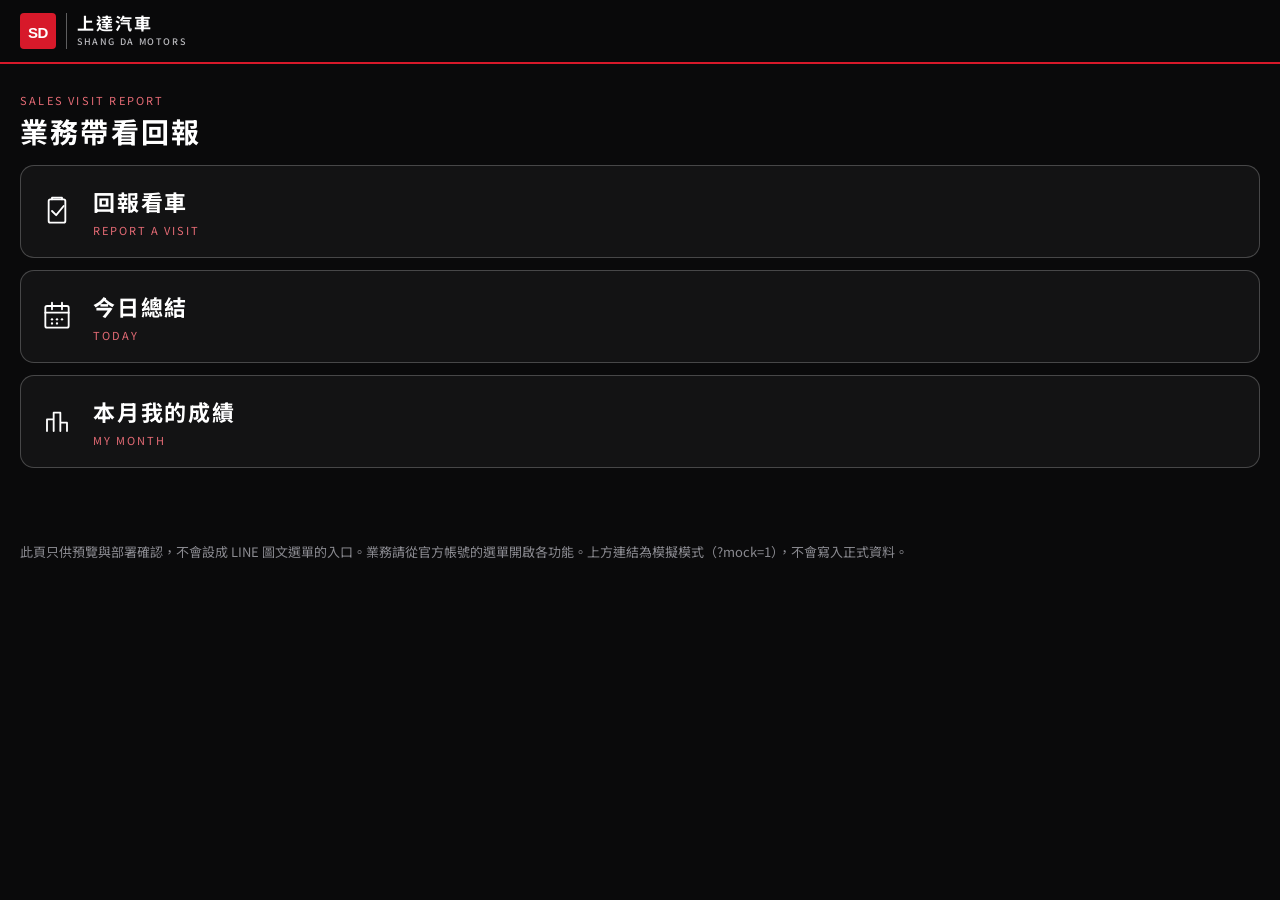
==== index.html @ f28d79cb "Add files via upload" ====
<!DOCTYPE html>
<html lang="zh-Hant">
<head>
  <meta charset="utf-8">
  <meta name="viewport" content="width=device-width, initial-scale=1, viewport-fit=cover">
  <meta name="theme-color" content="#0A0A0B">
  <link rel="icon" href="data:image/svg+xml,%3Csvg xmlns='http://www.w3.org/2000/svg' viewBox='0 0 36 36'%3E%3Crect width='36' height='36' rx='4' fill='%23d7192a'/%3E%3Ctext x='18' y='24' text-anchor='middle' fill='%23fff' font-size='14' font-weight='800' font-family='Arial'%3ESD%3C/text%3E%3C/svg%3E">
  <title>SD上達_業務系統</title>
  <link rel="preconnect" href="https://fonts.googleapis.com">
  <link rel="preconnect" href="https://fonts.gstatic.com" crossorigin>
  <link href="https://fonts.googleapis.com/css2?family=Noto+Sans+TC:wght@400;500;600;700&display=swap" rel="stylesheet">
  <link rel="stylesheet" href="./css/app.css">
</head>
<body>
  <header class="topbar">
    <div class="topbar-inner">
      <div class="brand">
        <span class="brand-mark" aria-hidden="true">
          <svg viewBox="0 0 36 36" width="36" height="36"><rect width="36" height="36" rx="4" fill="#d7192a"/><text x="18" y="24.5" text-anchor="middle" fill="#fff" font-size="15" font-weight="800" font-family="Arial,sans-serif" letter-spacing="-0.5">SD</text></svg>
        </span>
        <div class="brand-text">
          <div class="brand-name">上達汽車</div>
          <div class="brand-en">Shang Da Motors</div>
        </div>
      </div>
    </div>
    <div class="rule"></div>
  </header>
  <div class="landing-hero">
    <p class="landing-kicker">Sales visit report</p>
    <h1 class="page-title">業務帶看回報</h1>
  </div>
  <div class="wrap">
    <a class="entry" href="./report/?mock=1">
      <span class="ico" aria-hidden="true">
        <svg viewBox="0 0 48 48" fill="none" stroke="currentColor" stroke-width="2.2" stroke-linecap="round" stroke-linejoin="round"><rect x="14" y="10" width="20" height="28" rx="2"/><path d="M18 10V8h12v2"/><path d="M18 24l5 5 9-11"/></svg>
      </span>
      <div>
        <h2>回報看車</h2>
        <p>Report a visit</p>
      </div>
    </a>
    <a class="entry" href="./today/?mock=1">
      <span class="ico" aria-hidden="true">
        <svg viewBox="0 0 48 48" fill="none" stroke="currentColor" stroke-width="2.2" stroke-linecap="round" stroke-linejoin="round"><rect x="10" y="12" width="28" height="26" rx="2"/><path d="M10 20h28M18 8v8M30 8v8"/><circle cx="18" cy="28" r="1.4" fill="currentColor" stroke="none"/><circle cx="24" cy="28" r="1.4" fill="currentColor" stroke="none"/><circle cx="30" cy="28" r="1.4" fill="currentColor" stroke="none"/><circle cx="18" cy="33" r="1.4" fill="currentColor" stroke="none"/><circle cx="24" cy="33" r="1.4" fill="currentColor" stroke="none"/></svg>
      </span>
      <div>
        <h2>今日總結</h2>
        <p>Today</p>
      </div>
    </a>
    <a class="entry" href="./month/?mock=1">
      <span class="ico" aria-hidden="true">
        <svg viewBox="0 0 48 48" fill="none" stroke="currentColor" stroke-width="2.2" stroke-linecap="round" stroke-linejoin="round"><path d="M12 36V22h8v14M20 36V14h8v22M28 36V26h8v10"/></svg>
      </span>
      <div>
        <h2>本月我的成績</h2>
        <p>My month</p>
      </div>
    </a>
  </div>
  <p class="footnote">此頁只供預覽與部署確認，不會設成 LINE 圖文選單的入口。業務請從官方帳號的選單開啟各功能。上方連結為模擬模式（?mock=1），不會寫入正式資料。</p>
</body>
</html>
---- css/app.css ----
/* SD上達_業務系統｜LIFF 共用樣式 */

:root {
  --bg: #0a0a0b;
  --bg-2: #111113;
  --card: rgba(18, 18, 20, 0.96);
  --card-2: rgba(255, 255, 255, 0.04);
  --border: rgba(255, 255, 255, 0.22);
  --border-soft: rgba(255, 255, 255, 0.12);
  --text: #ffffff;
  --muted: #b8b8bc;
  --dim: #8a8a90;
  --accent: #d7192a;
  --accent-2: #e02032;
  --accent-soft: #e56b75;
  --ok: #3ddc97;
  --warn: #f5c15a;
  --danger: #ff6b6b;
  --header-h: 62px;
  --pad: 20px;
  --radius: 14px;
  --radius-sm: 8px;
  --tap: 44px;
  --font: "Noto Sans TC", "Noto Sans CJK TC", "PingFang TC", "Microsoft JhengHei", "Heiti TC", sans-serif;
}

*, *::before, *::after { box-sizing: border-box; }
html, body {
  margin: 0;
  padding: 0;
  background: var(--bg);
  color: var(--text);
  font-family: var(--font);
  font-size: 16px;
  line-height: 1.55;
  -webkit-text-size-adjust: 100%;
  min-height: 100%;
}
body { padding-bottom: env(safe-area-inset-bottom, 0); }
button, input, select, textarea { font-family: inherit; font-size: 16px; }
button { cursor: pointer; }
a { color: inherit; }
img, svg { display: block; }

#app { min-height: 100dvh; }

/* ===== Header ===== */
.topbar {
  position: sticky;
  top: 0;
  z-index: 40;
  background: rgba(10, 10, 11, 0.94);
  backdrop-filter: blur(12px);
  -webkit-backdrop-filter: blur(12px);
}
.topbar-inner {
  display: flex;
  align-items: center;
  justify-content: space-between;
  gap: 12px;
  padding: calc(10px + env(safe-area-inset-top, 0px)) var(--pad) 10px;
  min-height: var(--header-h);
}
.brand {
  display: flex;
  align-items: center;
  gap: 10px;
  min-width: 0;
}
.brand-mark {
  flex: 0 0 auto;
  width: 36px;
  height: 36px;
}
.brand-text { min-width: 0; }
.brand-name {
  font-size: 17px;
  font-weight: 700;
  letter-spacing: 0.12em;
  line-height: 1.15;
  white-space: nowrap;
}
.brand-en {
  margin-top: 2px;
  font-size: 9px;
  font-weight: 500;
  letter-spacing: 0.18em;
  color: var(--muted);
  text-transform: uppercase;
  white-space: nowrap;
}
.who {
  text-align: right;
  min-width: 0;
}
.who-name {
  font-size: 14px;
  font-weight: 600;
  white-space: nowrap;
  overflow: hidden;
  text-overflow: ellipsis;
  max-width: 42vw;
}
.who-role {
  margin-top: 1px;
  font-size: 11px;
  letter-spacing: 0.08em;
  color: var(--accent-soft);
}
.rule {
  height: 2px;
  background: var(--accent);
  width: 100%;
}

/* ===== Page title ===== */
.page-head {
  padding: 22px var(--pad) 8px;
  display: flex;
  align-items: flex-start;
  gap: 14px;
}
.page-head .ico {
  width: 40px;
  height: 40px;
  flex: 0 0 auto;
  margin-top: 2px;
  color: #fff;
}
.page-title {
  margin: 0;
  font-size: 28px;
  font-weight: 700;
  letter-spacing: 0.08em;
  line-height: 1.2;
}
.page-sub {
  margin: 6px 0 0;
  font-size: 11px;
  font-weight: 500;
  letter-spacing: 0.2em;
  color: var(--accent-soft);
  text-transform: uppercase;
}

.wrap { padding: 8px var(--pad) 40px; }

/* ===== Screens: boot / error / bind ===== */
.screen {
  min-height: 100dvh;
  display: flex;
  flex-direction: column;
  align-items: center;
  justify-content: center;
  padding: 40px 24px;
  text-align: center;
}
.screen .brand { margin-bottom: 28px; }
.spinner {
  width: 28px;
  height: 28px;
  border: 2px solid rgba(255,255,255,0.2);
  border-top-color: var(--accent);
  border-radius: 50%;
  animation: spin 0.8s linear infinite;
  margin: 0 auto 16px;
}
@keyframes spin { to { transform: rotate(360deg); } }
.screen h1 { font-size: 22px; letter-spacing: 0.08em; margin: 0 0 8px; }
.screen p { color: var(--muted); margin: 0 0 24px; max-width: 320px; }
.screen-ico { width: 48px; height: 48px; margin: 0 auto 16px; color: var(--accent-soft); }

/* ===== Buttons ===== */
.btn {
  display: inline-flex;
  align-items: center;
  justify-content: center;
  gap: 8px;
  min-height: var(--tap);
  padding: 0 18px;
  border-radius: var(--radius-sm);
  border: 1px solid var(--border);
  background: transparent;
  color: var(--text);
  font-weight: 600;
  letter-spacing: 0.06em;
  text-decoration: none;
  transition: background 0.15s, border-color 0.15s, opacity 0.15s;
  -webkit-tap-highlight-color: transparent;
}
.btn:active { opacity: 0.85; }
.btn[disabled] { opacity: 0.45; pointer-events: none; }
.btn-primary {
  background: var(--accent);
  border-color: var(--accent);
  color: #fff;
}
.btn-primary:active { background: var(--accent-2); }
.btn-ghost {
  background: transparent;
  border-color: var(--border);
}
.btn-block { width: 100%; }
.btn-row { display: flex; gap: 10px; }
.btn-row .btn { flex: 1; }

/* ===== Form ===== */
.card {
  background: var(--card-2);
  border: 1px solid var(--border);
  border-radius: var(--radius);
  padding: 16px;
}
.card + .card { margin-top: 14px; }

.section-title {
  display: flex;
  align-items: baseline;
  justify-content: space-between;
  gap: 8px;
  margin: 22px 0 10px;
  font-size: 16px;
  font-weight: 700;
  letter-spacing: 0.08em;
}
.section-title .count { color: var(--accent-soft); font-weight: 600; font-size: 13px; letter-spacing: 0; }

.field { margin: 0 0 16px; }
.field:last-child { margin-bottom: 0; }
.label {
  display: block;
  margin: 0 0 8px;
  font-size: 14px;
  font-weight: 600;
  letter-spacing: 0.06em;
  color: #eee;
}
.label .req { color: var(--accent-soft); margin-left: 2px; }
.hint { margin: 6px 0 0; font-size: 13px; color: var(--dim); }

.input, .textarea, .select {
  width: 100%;
  min-height: var(--tap);
  padding: 10px 12px;
  color: var(--text);
  background: #161618;
  border: 1px solid var(--border);
  border-radius: var(--radius-sm);
  outline: none;
  appearance: none;
  -webkit-appearance: none;
  color-scheme: dark;
}
.input:focus, .textarea:focus, .select:focus {
  border-color: rgba(215, 25, 42, 0.85);
  box-shadow: 0 0 0 2px rgba(215, 25, 42, 0.25);
}
.textarea { min-height: 96px; resize: vertical; line-height: 1.6; }
.select {
  background-image: url("data:image/svg+xml;utf8,<svg xmlns='http://www.w3.org/2000/svg' width='12' height='8' viewBox='0 0 12 8'><path fill='white' d='M1.2 1.2 6 6l4.8-4.8' stroke='white' stroke-width='1.4' fill='none'/></svg>");
  background-repeat: no-repeat;
  background-position: right 12px center;
  padding-right: 32px;
}

.chips {
  display: flex;
  flex-wrap: wrap;
  gap: 8px;
}
.chip {
  display: inline-flex;
  align-items: center;
  justify-content: center;
  min-height: var(--tap);
  padding: 0 14px;
  border: 1px solid var(--border);
  border-radius: var(--radius-sm);
  background: rgba(255,255,255,0.03);
  color: var(--text);
  font-weight: 500;
  letter-spacing: 0.04em;
  -webkit-tap-highlight-color: transparent;
}
.chip.is-on {
  background: var(--accent);
  border-color: var(--accent);
  color: #fff;
  font-weight: 700;
}

.seg {
  display: flex;
  border: 1px solid var(--border);
  border-radius: var(--radius-sm);
  overflow: hidden;
}
.seg-item {
  flex: 1;
  min-height: var(--tap);
  border: 0;
  border-right: 1px solid var(--border);
  background: rgba(255,255,255,0.03);
  color: var(--text);
  font-weight: 600;
  letter-spacing: 0.08em;
}
.seg-item:last-child { border-right: 0; }
.seg-item.is-on {
  background: var(--accent);
  color: #fff;
}

/* ===== Tabs / toggle ===== */
.tabs {
  display: flex;
  padding: 4px;
  background: #161618;
  border: 1px solid var(--border);
  border-radius: 10px;
  margin: 12px 0 16px;
}
.tab {
  flex: 1;
  min-height: 40px;
  border: 0;
  background: transparent;
  color: var(--muted);
  font-weight: 600;
  letter-spacing: 0.08em;
  border-radius: 8px;
}
.tab.is-on {
  background: var(--accent);
  color: #fff;
}

/* ===== Visit cards / lists ===== */
.visit {
  display: block;
  width: 100%;
  text-align: left;
  background: var(--card-2);
  border: 1px solid var(--border);
  border-radius: var(--radius);
  padding: 14px;
  color: inherit;
  margin: 0 0 10px;
}
.visit-top {
  display: flex;
  align-items: flex-start;
  justify-content: space-between;
  gap: 8px;
}
.visit-id {
  font-size: 12px;
  letter-spacing: 0.04em;
  color: var(--dim);
  font-variant-numeric: tabular-nums;
}
.visit-name {
  font-size: 17px;
  font-weight: 700;
  letter-spacing: 0.04em;
  margin: 2px 0 0;
}
.visit-meta {
  margin-top: 6px;
  color: var(--muted);
  font-size: 14px;
}
.visit-tags { display: flex; flex-wrap: wrap; gap: 6px; margin-top: 10px; align-items: center; }
.badge {
  display: inline-flex;
  align-items: center;
  min-height: 26px;
  padding: 0 8px;
  border-radius: 4px;
  border: 1px solid var(--border);
  font-size: 12px;
  font-weight: 600;
  letter-spacing: 0.04em;
  color: #fff;
}
.badge-result-成交 { background: var(--accent); border-color: var(--accent); }
.badge-result-下訂 { border-color: var(--accent-soft); color: #fff; }
.badge-result-再約 { border-color: var(--warn); color: var(--warn); }
.badge-result-考慮中 { color: var(--muted); }
.badge-result-未成交 { color: var(--dim); }
.badge-heat-A { background: var(--accent); border-color: var(--accent); }
.badge-heat-B { border-color: #fff; }
.badge-heat-C { color: var(--dim); }
.edit-btn {
  flex: 0 0 auto;
  min-height: 36px;
  min-width: 52px;
  padding: 0 10px;
  border: 1px solid var(--border);
  background: transparent;
  color: #fff;
  border-radius: 6px;
  font-size: 13px;
  font-weight: 600;
}

.empty {
  border: 1px dashed var(--border);
  border-radius: var(--radius);
  padding: 22px 16px;
  text-align: center;
  color: var(--dim);
}

/* ===== Stats ===== */
.stats-3 {
  display: grid;
  grid-template-columns: 1fr 1fr 1fr;
  gap: 8px;
}
.stat {
  background: var(--card-2);
  border: 1px solid var(--border);
  border-radius: var(--radius);
  padding: 14px 8px 12px;
  text-align: center;
}
.stat-label {
  font-size: 12px;
  letter-spacing: 0.1em;
  color: var(--muted);
  font-weight: 600;
}
.stat-num {
  margin-top: 4px;
  font-size: 32px;
  font-weight: 700;
  letter-spacing: 0.02em;
  line-height: 1.1;
  font-variant-numeric: tabular-nums;
}
.stat-vs {
  margin-top: 4px;
  font-size: 12px;
  color: var(--dim);
}
.stat-vs.up { color: var(--ok); }
.stat-vs.down { color: var(--accent-soft); }

.rates {
  display: grid;
  grid-template-columns: 1fr 1fr;
  gap: 8px;
  margin-top: 8px;
}
.rate {
  background: var(--card-2);
  border: 1px solid var(--border);
  border-radius: var(--radius);
  padding: 14px;
}
.rate-label { font-size: 12px; letter-spacing: 0.1em; color: var(--muted); font-weight: 600; }
.rate-num { font-size: 24px; font-weight: 700; margin-top: 2px; font-variant-numeric: tabular-nums; }

.bar-row { display: flex; align-items: center; gap: 10px; margin: 8px 0; }
.bar-lab {
  flex: 0 0 72px;
  font-size: 13px;
  color: var(--muted);
  overflow: hidden;
  text-overflow: ellipsis;
  white-space: nowrap;
}
.bar-track {
  flex: 1;
  height: 8px;
  background: rgba(255,255,255,0.08);
  border-radius: 99px;
  overflow: hidden;
}
.bar-fill {
  height: 100%;
  background: var(--accent);
  border-radius: 99px;
  width: 0;
}
.bar-n {
  flex: 0 0 28px;
  text-align: right;
  font-variant-numeric: tabular-nums;
  font-size: 13px;
  color: var(--muted);
}

.goal { margin-top: 4px; }
.goal-top {
  display: flex;
  justify-content: space-between;
  gap: 8px;
  font-size: 13px;
  margin-bottom: 6px;
}
.goal-top .dim { color: var(--dim); }
.goal-track {
  height: 10px;
  background: rgba(255,255,255,0.08);
  border-radius: 99px;
  overflow: hidden;
  border: 1px solid var(--border-soft);
}
.goal-fill { height: 100%; background: var(--accent); border-radius: 99px; }

.month-nav {
  display: flex;
  align-items: center;
  justify-content: space-between;
  gap: 8px;
  margin: 4px 0 16px;
}
.month-nav .label {
  margin: 0;
  font-size: 18px;
  font-weight: 700;
  letter-spacing: 0.08em;
  text-align: center;
  flex: 1;
}
.icon-btn {
  width: var(--tap);
  height: var(--tap);
  display: inline-flex;
  align-items: center;
  justify-content: center;
  border: 1px solid var(--border);
  background: transparent;
  color: #fff;
  border-radius: 8px;
  padding: 0;
}
.icon-btn[disabled] { opacity: 0.3; }

/* ===== Staff table ===== */
.staff-row {
  display: grid;
  grid-template-columns: 1fr 36px 36px 36px 52px 16px;
  gap: 4px;
  align-items: center;
  width: 100%;
  text-align: left;
  padding: 12px 10px;
  min-height: var(--tap);
  border: 0;
  border-bottom: 1px solid var(--border-soft);
  background: transparent;
  color: inherit;
}
.staff-row:last-child { border-bottom: 0; }
.staff-head {
  font-size: 11px;
  letter-spacing: 0.08em;
  color: var(--dim);
  font-weight: 600;
  pointer-events: none;
  min-height: 32px;
  padding-top: 6px;
  padding-bottom: 6px;
}
.staff-row .n { text-align: right; font-variant-numeric: tabular-nums; }
.staff-row .name { font-weight: 700; overflow: hidden; text-overflow: ellipsis; white-space: nowrap; }
.chev { color: var(--dim); text-align: right; }

.note-card { margin-bottom: 10px; }
.note-who { font-weight: 700; }
.note-time { font-size: 12px; color: var(--dim); float: right; }
.note-text { margin-top: 6px; color: var(--muted); white-space: pre-wrap; }

.unreported { display: flex; flex-wrap: wrap; gap: 8px; }
.pill {
  border: 1px solid var(--border);
  border-radius: 99px;
  padding: 8px 12px;
  min-height: 36px;
  font-size: 14px;
}

.banner {
  display: flex;
  align-items: flex-start;
  gap: 10px;
  padding: 12px 14px;
  border-radius: var(--radius-sm);
  border: 1px solid var(--border);
  background: rgba(215, 25, 42, 0.12);
  margin: 0 0 14px;
  color: #fff;
}
.banner p { margin: 0; }
.ok-banner { background: rgba(61, 220, 151, 0.1); border-color: rgba(61, 220, 151, 0.35); }

.toast {
  position: fixed;
  left: 50%;
  bottom: calc(24px + env(safe-area-inset-bottom, 0px));
  transform: translateX(-50%) translateY(12px);
  background: #1c1c1f;
  border: 1px solid var(--border);
  color: #fff;
  padding: 12px 18px;
  border-radius: 8px;
  opacity: 0;
  pointer-events: none;
  transition: opacity 0.2s, transform 0.2s;
  z-index: 80;
  max-width: calc(100vw - 40px);
  text-align: center;
}
.toast.show { opacity: 1; transform: translateX(-50%) translateY(0); }

/* ===== Success overlay ===== */
.overlay {
  position: fixed;
  inset: 0;
  background: rgba(0, 0, 0, 0.78);
  z-index: 60;
  display: flex;
  align-items: center;
  justify-content: center;
  padding: 24px;
}
.success-card {
  width: 100%;
  max-width: 340px;
  background: #141416;
  border: 1px solid var(--border);
  border-radius: 16px;
  padding: 28px 20px 20px;
  text-align: center;
}
.success-card .check {
  width: 56px;
  height: 56px;
  margin: 0 auto 14px;
  color: var(--ok);
}
.success-card h2 { margin: 0 0 8px; font-size: 22px; letter-spacing: 0.08em; }
.success-id {
  font-variant-numeric: tabular-nums;
  letter-spacing: 0.04em;
  color: var(--accent-soft);
  margin: 0 0 22px;
  font-size: 16px;
  font-weight: 600;
}

.back-link {
  display: inline-flex;
  align-items: center;
  gap: 4px;
  min-height: 36px;
  margin: 0 0 8px;
  padding: 0;
  border: 0;
  background: none;
  color: var(--accent-soft);
  font-weight: 600;
}

.sr { position: absolute; width: 1px; height: 1px; overflow: hidden; clip: rect(0,0,0,0); }

/* Landing */
.landing-hero { padding: 28px var(--pad) 8px; }
.landing-kicker {
  font-size: 11px;
  letter-spacing: 0.2em;
  color: var(--accent-soft);
  text-transform: uppercase;
  margin: 0 0 6px;
}
.entry {
  display: flex;
  align-items: center;
  gap: 16px;
  width: 100%;
  text-align: left;
  text-decoration: none;
  padding: 18px 16px;
  margin: 0 0 12px;
  background: var(--card-2);
  border: 1px solid var(--border);
  border-radius: var(--radius);
  color: inherit;
  min-height: 88px;
}
.entry .ico { width: 40px; height: 40px; flex: 0 0 auto; }
.entry h2 { margin: 0; font-size: 22px; letter-spacing: 0.08em; }
.entry p { margin: 4px 0 0; font-size: 11px; letter-spacing: 0.18em; color: var(--accent-soft); text-transform: uppercase; }
.footnote { color: var(--dim); font-size: 13px; padding: 8px var(--pad) 32px; line-height: 1.7; }

.is-hidden { display: none !important; }

.ico svg, .brand-mark svg, .screen-ico svg, .check svg { width: 100%; height: 100%; }
.icon-btn .ico { width: 22px; height: 22px; }

.ico, .brand-mark, .screen-ico, .success-card .check, .entry .ico {
  display: inline-block;
  line-height: 0;
  flex: 0 0 auto;
}
.success-card .check {
  display: block;
  width: 56px;
  height: 56px;
  margin: 0 auto 16px;
}
.edit-btn { min-height: 44px; min-width: 56px; }

.brand-logo { display: block; height: 34px; width: auto; flex: 0 0 auto; }
.brand-text { border-left: 1px solid rgba(255,255,255,0.35); padding-left: 10px; }
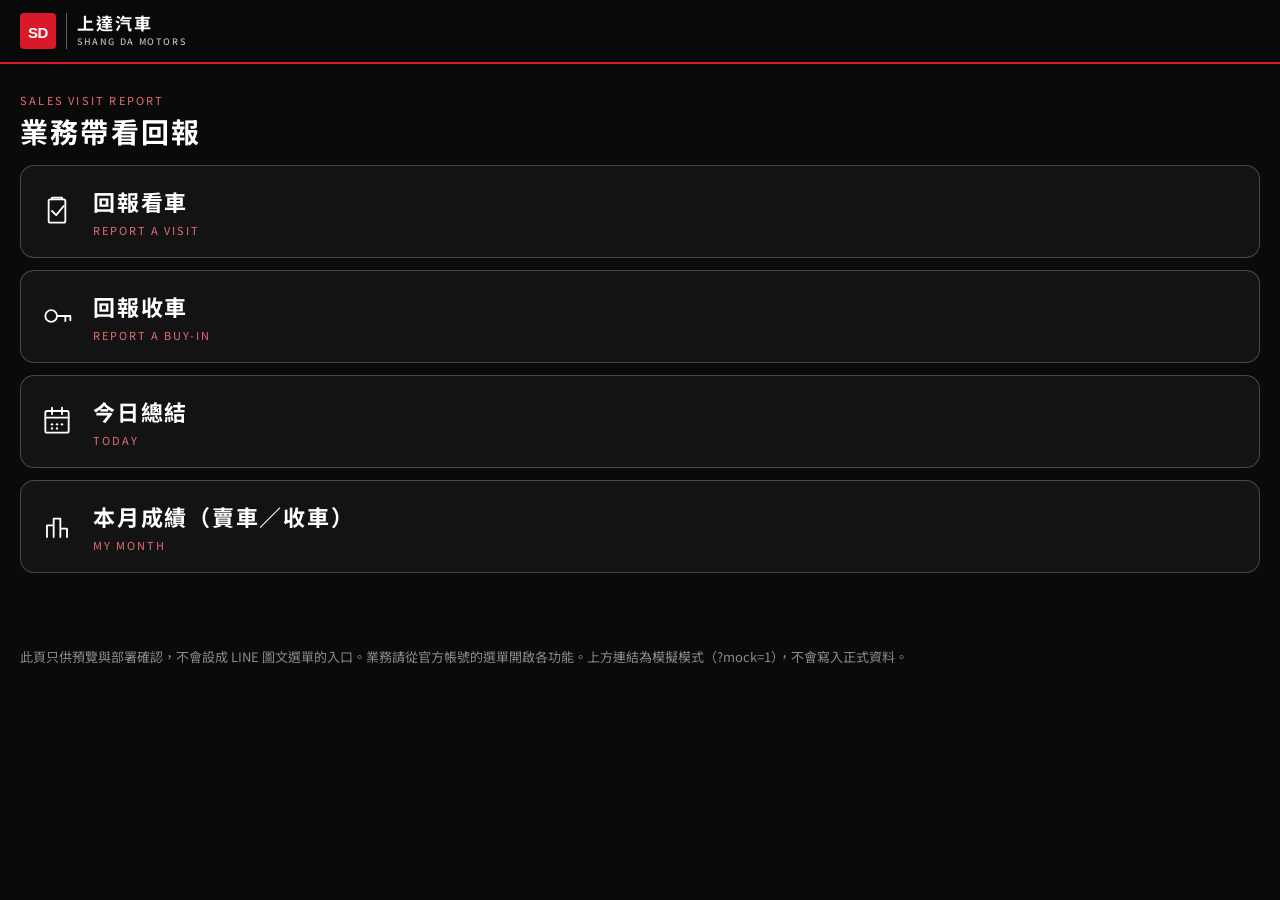
==== commit 9708f5ed: "v3: 看車結果改勾選(下訂/成交/退訂)+追蹤狀態、新增回報收車、今日/本月賣車收車切換、說明更新" ====
--- a/index.html
+++ b/index.html
@@ -40,6 +40,15 @@
         <p>Report a visit</p>
       </div>
     </a>
+    <a class="entry" href="./report/?mock=1&amp;view=buy">
+      <span class="ico" aria-hidden="true">
+        <svg viewBox="0 0 48 48" fill="none" stroke="currentColor" stroke-width="2.2" stroke-linecap="round" stroke-linejoin="round"><circle cx="17" cy="24" r="7"/><path d="M24 24h16M34 24v6M40 24v5"/></svg>
+      </span>
+      <div>
+        <h2>回報收車</h2>
+        <p>Report a buy-in</p>
+      </div>
+    </a>
     <a class="entry" href="./today/?mock=1">
       <span class="ico" aria-hidden="true">
         <svg viewBox="0 0 48 48" fill="none" stroke="currentColor" stroke-width="2.2" stroke-linecap="round" stroke-linejoin="round"><rect x="10" y="12" width="28" height="26" rx="2"/><path d="M10 20h28M18 8v8M30 8v8"/><circle cx="18" cy="28" r="1.4" fill="currentColor" stroke="none"/><circle cx="24" cy="28" r="1.4" fill="currentColor" stroke="none"/><circle cx="30" cy="28" r="1.4" fill="currentColor" stroke="none"/><circle cx="18" cy="33" r="1.4" fill="currentColor" stroke="none"/><circle cx="24" cy="33" r="1.4" fill="currentColor" stroke="none"/></svg>
@@ -54,7 +63,7 @@
         <svg viewBox="0 0 48 48" fill="none" stroke="currentColor" stroke-width="2.2" stroke-linecap="round" stroke-linejoin="round"><path d="M12 36V22h8v14M20 36V14h8v22M28 36V26h8v10"/></svg>
       </span>
       <div>
-        <h2>本月我的成績</h2>
+        <h2>本月成績（賣車／收車）</h2>
         <p>My month</p>
       </div>
     </a>
--- a/css/app.css
+++ b/css/app.css
@@ -288,6 +288,18 @@
   color: #fff;
   font-weight: 700;
 }
+.chips-source {
+  display: grid;
+  grid-template-columns: repeat(3, 1fr);
+  gap: 8px;
+}
+.chips-source .chip {
+  width: 100%;
+  padding: 0 6px;
+  font-size: 14px;
+  letter-spacing: 0;
+  text-align: center;
+}
 
 .seg {
   display: flex;
@@ -716,3 +728,286 @@
 
 .brand-logo { display: block; height: 34px; width: auto; flex: 0 0 auto; }
 .brand-text { border-left: 1px solid rgba(255,255,255,0.35); padding-left: 10px; }
+
+/* ===== 使用說明 (?view=help) ===== */
+.help-head { padding-top: 8px; }
+.help-head .page-title { margin: 0; }
+.help-wrap { padding-bottom: 48px; }
+.help-sec {
+  background: var(--card);
+  border: 1px solid var(--border-soft);
+  border-radius: var(--radius);
+  padding: 18px 16px 16px;
+  margin: 0 0 16px;
+}
+.help-sec-head {
+  display: flex;
+  align-items: center;
+  gap: 10px;
+  margin: 0 0 10px;
+}
+.help-num {
+  width: 26px;
+  height: 26px;
+  border-radius: 50%;
+  background: var(--accent);
+  color: #fff;
+  font-size: 13px;
+  font-weight: 800;
+  display: flex;
+  align-items: center;
+  justify-content: center;
+  flex: 0 0 auto;
+}
+.help-sec h2 {
+  margin: 0;
+  font-size: 20px;
+  font-weight: 800;
+  letter-spacing: 0.04em;
+  line-height: 1.2;
+}
+.help-emoji { font-weight: 400; }
+.help-kw, .help-txt {
+  margin: 0 0 8px;
+  font-size: 15px;
+  color: var(--muted);
+  line-height: 1.65;
+}
+.help-kw b {
+  color: #fff;
+  font-weight: 800;
+  background: rgba(215, 25, 42, 0.22);
+  border: 1px solid rgba(215, 25, 42, 0.55);
+  border-radius: 6px;
+  padding: 1px 8px;
+  margin: 0 2px;
+}
+.help-foot {
+  text-align: center;
+  color: var(--dim);
+  font-size: 14px;
+  margin: 22px 0 8px;
+  letter-spacing: 0.08em;
+}
+
+.help-phone {
+  margin: 14px auto 2px;
+  max-width: 280px;
+  background: #0d0d0f;
+  border: 2px solid #3a3a40;
+  border-radius: 26px;
+  padding: 0 0 12px;
+  box-shadow: 0 12px 32px rgba(0, 0, 0, 0.45);
+  pointer-events: none;
+  user-select: none;
+}
+.help-phone-chrome {
+  display: flex;
+  align-items: center;
+  justify-content: space-between;
+  padding: 8px 16px 4px;
+  font-size: 11px;
+  font-weight: 700;
+  color: #c8c8cc;
+}
+.help-phone-notch {
+  width: 72px;
+  height: 10px;
+  background: #000;
+  border-radius: 0 0 8px 8px;
+}
+.help-phone-inds { letter-spacing: 2px; font-size: 8px; }
+.help-phone-title {
+  font-size: 14px;
+  font-weight: 800;
+  padding: 4px 14px 8px;
+  letter-spacing: 0.04em;
+}
+.help-phone-body { padding: 0 12px 4px; font-size: 11px; color: var(--text); }
+.help-lab {
+  font-size: 10px;
+  font-weight: 700;
+  color: var(--dim);
+  margin: 8px 0 4px;
+  letter-spacing: 0.06em;
+}
+.help-chips { display: flex; flex-wrap: wrap; gap: 4px; }
+.help-chip {
+  font-size: 10px;
+  padding: 3px 7px;
+  border-radius: 999px;
+  border: 1px solid var(--border);
+  color: var(--muted);
+  background: rgba(255, 255, 255, 0.03);
+}
+.help-chip.is-on {
+  background: rgba(215, 25, 42, 0.2);
+  border-color: var(--accent);
+  color: #fff;
+  font-weight: 700;
+}
+.help-heat { display: grid; grid-template-columns: 1fr 1fr; gap: 6px; }
+.help-heat-opt {
+  border: 1px solid var(--border);
+  border-radius: 8px;
+  padding: 6px 8px;
+  background: rgba(255, 255, 255, 0.03);
+  display: flex;
+  flex-direction: column;
+  gap: 2px;
+}
+.help-heat-opt b { font-size: 11px; }
+.help-heat-opt span { font-size: 9px; color: var(--dim); line-height: 1.35; }
+.help-heat-opt.is-on {
+  border-color: var(--accent);
+  background: rgba(215, 25, 42, 0.16);
+  box-shadow: inset 0 0 0 1px var(--accent);
+}
+.help-input {
+  border: 1px solid var(--border);
+  border-radius: 8px;
+  padding: 7px 10px;
+  color: var(--muted);
+  background: rgba(255, 255, 255, 0.03);
+  font-size: 11px;
+}
+.help-cta {
+  margin-top: 8px;
+  background: var(--accent);
+  color: #fff;
+  font-weight: 800;
+  font-size: 12px;
+  text-align: center;
+  border-radius: 8px;
+  padding: 8px 10px;
+}
+.help-cta-ghost {
+  background: transparent;
+  border: 1px solid var(--border);
+  color: #fff;
+  font-weight: 700;
+}
+.help-chat { margin-top: 10px; }
+.help-chat-label { font-size: 10px; color: var(--dim); margin: 0 0 6px; }
+.help-flex {
+  background: #141416;
+  border: 1px solid var(--border-soft);
+  border-radius: 10px;
+  overflow: hidden;
+  padding: 0 10px 8px;
+}
+.help-flex-bar { height: 3px; background: var(--accent); margin: 0 -10px 8px; }
+.help-flex-kicker { font-size: 10px; color: var(--accent-soft); font-weight: 700; }
+.help-flex-name { font-size: 13px; font-weight: 800; margin-top: 2px; }
+.help-flex-meta { font-size: 11px; color: var(--muted); margin: 2px 0 6px; }
+.help-flex-tags { display: flex; gap: 4px; flex-wrap: wrap; }
+.help-flex-tags span {
+  font-size: 9px;
+  border: 1px solid var(--border);
+  border-radius: 999px;
+  padding: 1px 6px;
+  color: var(--muted);
+}
+.help-flex-tags span.is-on {
+  background: var(--accent);
+  border-color: var(--accent);
+  color: #fff;
+}
+.help-stats { display: grid; grid-template-columns: repeat(3, 1fr); gap: 6px; margin-top: 2px; }
+.help-stat {
+  background: rgba(255, 255, 255, 0.04);
+  border: 1px solid var(--border-soft);
+  border-radius: 8px;
+  padding: 6px 4px 7px;
+  text-align: center;
+}
+.help-stat-lab { font-size: 9px; color: var(--dim); }
+.help-stat-n { font-size: 18px; font-weight: 800; line-height: 1.2; }
+.help-visit {
+  border: 1px solid var(--border-soft);
+  border-radius: 8px;
+  padding: 8px 10px;
+  background: rgba(255, 255, 255, 0.03);
+}
+.help-visit-name { font-size: 13px; font-weight: 800; }
+.help-visit-meta { font-size: 10px; color: var(--muted); margin: 2px 0 6px; }
+.help-note {
+  border: 1px solid var(--border-soft);
+  border-radius: 8px;
+  padding: 8px 10px;
+  color: var(--muted);
+  line-height: 1.5;
+  background: rgba(255, 255, 255, 0.03);
+  font-size: 11px;
+}
+.help-car {
+  border: 1px solid var(--border-soft);
+  border-radius: 8px;
+  padding: 8px 10px 10px;
+  margin: 8px 0 0;
+  background: rgba(255, 255, 255, 0.03);
+}
+.help-car-top { display: flex; justify-content: space-between; align-items: baseline; gap: 8px; }
+.help-car-title { font-size: 13px; font-weight: 800; }
+.help-car-price { font-size: 15px; font-weight: 800; white-space: nowrap; }
+.help-car-price small { font-size: 10px; font-weight: 600; color: var(--muted); }
+.help-car-specs { display: grid; grid-template-columns: repeat(3, 1fr); gap: 4px; margin: 8px 0 0; }
+.help-car-spec {
+  background: rgba(255, 255, 255, 0.04);
+  border: 1px solid var(--border-soft);
+  border-radius: 6px;
+  padding: 4px 5px;
+}
+.help-car-spec b { display: block; font-size: 11px; }
+.help-car-spec span { font-size: 9px; color: var(--dim); }
+
+/* ===== v3：下訂／成交／退訂勾選、賣車／收車切換 ===== */
+.stats-4 {
+  display: grid;
+  grid-template-columns: repeat(4, 1fr);
+  gap: 6px;
+}
+.stats-4 .stat { padding: 12px 4px 10px; }
+.stats-4 .stat-num { font-size: 24px; }
+.stats-4 .stat-vs { font-size: 10px; letter-spacing: 0; }
+.checks {
+  display: grid;
+  grid-template-columns: repeat(3, 1fr);
+  gap: 8px;
+}
+.check {
+  display: flex;
+  align-items: center;
+  justify-content: center;
+  gap: 8px;
+  min-height: var(--tap);
+  border: 1px solid var(--border);
+  border-radius: var(--radius-sm);
+  background: rgba(255,255,255,0.03);
+  color: var(--text);
+  font: inherit;
+  font-weight: 600;
+  letter-spacing: 0.04em;
+  -webkit-tap-highlight-color: transparent;
+}
+.check .box {
+  width: 18px; height: 18px; border-radius: 4px;
+  border: 1.5px solid var(--muted);
+  display: inline-flex; align-items: center; justify-content: center;
+  font-size: 13px; line-height: 1; color: #fff;
+}
+.check.is-on { border-color: var(--accent); background: rgba(215,25,42,.18); box-shadow: inset 0 0 0 1px var(--accent); color: #fff; }
+.check.is-on .box { background: var(--accent); border-color: var(--accent); }
+.check.c-cancel.is-on { border-color: #8a8a90; background: rgba(255,255,255,.08); box-shadow: inset 0 0 0 1px #8a8a90; }
+.check.c-cancel.is-on .box { background: #8a8a90; border-color: #8a8a90; }
+.check-hint { margin: 8px 0 0; font-size: 12px; color: var(--dim); line-height: 1.5; }
+.badge-result-退訂 { color: var(--dim); border-style: dashed; }
+.kind-switch { margin: 12px 0 4px; }
+.kind-switch .tab { font-size: 15px; }
+.staff-row.r7 { grid-template-columns: 1fr 34px 34px 34px 34px 48px 14px; }
+.updating { text-align: center; padding: 28px 18px; }
+.updating h2 { margin: 0 0 8px; font-size: 18px; }
+.updating p { margin: 0; color: var(--muted); font-size: 14px; line-height: 1.6; }
+.price-pair { display: grid; grid-template-columns: 1fr 1fr; gap: 10px; }
+.price-pair .field { margin-bottom: 0; }
+.internal-tag { margin-left: 6px; font-size: 11px; font-weight: 600; color: var(--accent-soft); border: 1px solid var(--accent-soft); border-radius: 3px; padding: 0 4px; }
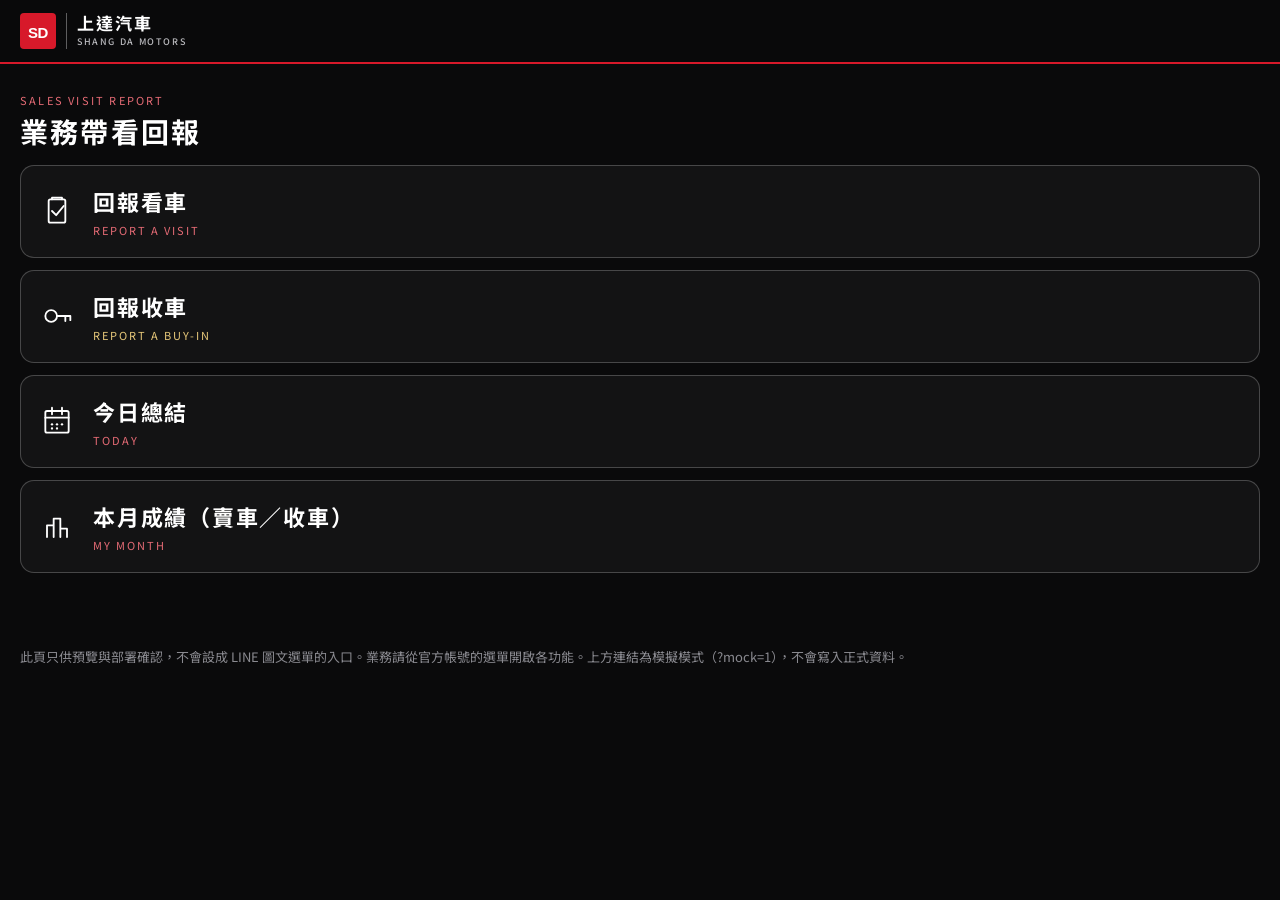
==== commit fdbf68b9: "v3.1: 收車介面改暖金點綴，與賣車紅做區分（上達黑底不變）" ====
--- a/index.html
+++ b/index.html
@@ -9,7 +9,7 @@
   <link rel="preconnect" href="https://fonts.googleapis.com">
   <link rel="preconnect" href="https://fonts.gstatic.com" crossorigin>
   <link href="https://fonts.googleapis.com/css2?family=Noto+Sans+TC:wght@400;500;600;700&display=swap" rel="stylesheet">
-  <link rel="stylesheet" href="./css/app.css">
+  <link rel="stylesheet" href="./css/app.css?v=11">
 </head>
 <body>
   <header class="topbar">
@@ -40,7 +40,7 @@
         <p>Report a visit</p>
       </div>
     </a>
-    <a class="entry" href="./report/?mock=1&amp;view=buy">
+    <a class="entry kind-buy" href="./report/?mock=1&amp;view=buy">
       <span class="ico" aria-hidden="true">
         <svg viewBox="0 0 48 48" fill="none" stroke="currentColor" stroke-width="2.2" stroke-linecap="round" stroke-linejoin="round"><circle cx="17" cy="24" r="7"/><path d="M24 24h16M34 24v6M40 24v5"/></svg>
       </span>
--- a/css/app.css
+++ b/css/app.css
@@ -13,6 +13,8 @@
   --accent: #d7192a;
   --accent-2: #e02032;
   --accent-soft: #e56b75;
+  --accent-rgb: 215, 25, 42;
+  --accent-on: #ffffff;
   --ok: #3ddc97;
   --warn: #f5c15a;
   --danger: #ff6b6b;
@@ -22,6 +24,19 @@
   --radius-sm: 8px;
   --tap: 44px;
   --font: "Noto Sans TC", "Noto Sans CJK TC", "PingFang TC", "Microsoft JhengHei", "Heiti TC", sans-serif;
+}
+
+/* 收車（買車）介面：沿用上達黑底，改用暖金點綴，與賣車的紅做區分 */
+html.kind-buy,
+html.kind-buy body,
+body.kind-buy,
+.kind-buy {
+  --accent: #D4A64A;
+  --accent-2: #E0B45C;
+  --accent-soft: #E8C97A;
+  --accent-rgb: 212, 166, 74;
+  --accent-on: #1A1408;
+
 }
 
 *, *::before, *::after { box-sizing: border-box; }
@@ -193,7 +208,7 @@
 .btn-primary {
   background: var(--accent);
   border-color: var(--accent);
-  color: #fff;
+  color: var(--accent-on);
 }
 .btn-primary:active { background: var(--accent-2); }
 .btn-ghost {
@@ -252,8 +267,8 @@
   color-scheme: dark;
 }
 .input:focus, .textarea:focus, .select:focus {
-  border-color: rgba(215, 25, 42, 0.85);
-  box-shadow: 0 0 0 2px rgba(215, 25, 42, 0.25);
+  border-color: rgba(var(--accent-rgb), 0.85);
+  box-shadow: 0 0 0 2px rgba(var(--accent-rgb), 0.25);
 }
 .textarea { min-height: 96px; resize: vertical; line-height: 1.6; }
 .select {
@@ -285,7 +300,7 @@
 .chip.is-on {
   background: var(--accent);
   border-color: var(--accent);
-  color: #fff;
+  color: var(--accent-on);
   font-weight: 700;
 }
 .chips-source {
@@ -320,7 +335,7 @@
 .seg-item:last-child { border-right: 0; }
 .seg-item.is-on {
   background: var(--accent);
-  color: #fff;
+  color: var(--accent-on);
 }
 
 /* ===== Tabs / toggle ===== */
@@ -344,7 +359,7 @@
 }
 .tab.is-on {
   background: var(--accent);
-  color: #fff;
+  color: var(--accent-on);
 }
 
 /* ===== Visit cards / lists ===== */
@@ -395,12 +410,12 @@
   letter-spacing: 0.04em;
   color: #fff;
 }
-.badge-result-成交 { background: var(--accent); border-color: var(--accent); }
+.badge-result-成交 { background: var(--accent); border-color: var(--accent); color: var(--accent-on); }
 .badge-result-下訂 { border-color: var(--accent-soft); color: #fff; }
 .badge-result-再約 { border-color: var(--warn); color: var(--warn); }
 .badge-result-考慮中 { color: var(--muted); }
 .badge-result-未成交 { color: var(--dim); }
-.badge-heat-A { background: var(--accent); border-color: var(--accent); }
+.badge-heat-A { background: var(--accent); border-color: var(--accent); color: var(--accent-on); }
 .badge-heat-B { border-color: #fff; }
 .badge-heat-C { color: var(--dim); }
 .edit-btn {
@@ -602,7 +617,7 @@
   padding: 12px 14px;
   border-radius: var(--radius-sm);
   border: 1px solid var(--border);
-  background: rgba(215, 25, 42, 0.12);
+  background: rgba(var(--accent-rgb), 0.12);
   margin: 0 0 14px;
   color: #fff;
 }
@@ -751,7 +766,7 @@
   height: 26px;
   border-radius: 50%;
   background: var(--accent);
-  color: #fff;
+  color: var(--accent-on);
   font-size: 13px;
   font-weight: 800;
   display: flex;
@@ -776,8 +791,8 @@
 .help-kw b {
   color: #fff;
   font-weight: 800;
-  background: rgba(215, 25, 42, 0.22);
-  border: 1px solid rgba(215, 25, 42, 0.55);
+  background: rgba(var(--accent-rgb), 0.22);
+  border: 1px solid rgba(var(--accent-rgb), 0.55);
   border-radius: 6px;
   padding: 1px 8px;
   margin: 0 2px;
@@ -841,7 +856,7 @@
   background: rgba(255, 255, 255, 0.03);
 }
 .help-chip.is-on {
-  background: rgba(215, 25, 42, 0.2);
+  background: rgba(var(--accent-rgb), 0.2);
   border-color: var(--accent);
   color: #fff;
   font-weight: 700;
@@ -860,7 +875,7 @@
 .help-heat-opt span { font-size: 9px; color: var(--dim); line-height: 1.35; }
 .help-heat-opt.is-on {
   border-color: var(--accent);
-  background: rgba(215, 25, 42, 0.16);
+  background: rgba(var(--accent-rgb), 0.16);
   box-shadow: inset 0 0 0 1px var(--accent);
 }
 .help-input {
@@ -874,7 +889,7 @@
 .help-cta {
   margin-top: 8px;
   background: var(--accent);
-  color: #fff;
+  color: var(--accent-on);
   font-weight: 800;
   font-size: 12px;
   text-align: center;
@@ -911,7 +926,7 @@
 .help-flex-tags span.is-on {
   background: var(--accent);
   border-color: var(--accent);
-  color: #fff;
+  color: var(--accent-on);
 }
 .help-stats { display: grid; grid-template-columns: repeat(3, 1fr); gap: 6px; margin-top: 2px; }
 .help-stat {
@@ -996,8 +1011,8 @@
   display: inline-flex; align-items: center; justify-content: center;
   font-size: 13px; line-height: 1; color: #fff;
 }
-.check.is-on { border-color: var(--accent); background: rgba(215,25,42,.18); box-shadow: inset 0 0 0 1px var(--accent); color: #fff; }
-.check.is-on .box { background: var(--accent); border-color: var(--accent); }
+.check.is-on { border-color: var(--accent); background: rgba(var(--accent-rgb), 0.18); box-shadow: inset 0 0 0 1px var(--accent); color: #fff; }
+.check.is-on .box { background: var(--accent); border-color: var(--accent); color: var(--accent-on); }
 .check.c-cancel.is-on { border-color: #8a8a90; background: rgba(255,255,255,.08); box-shadow: inset 0 0 0 1px #8a8a90; }
 .check.c-cancel.is-on .box { background: #8a8a90; border-color: #8a8a90; }
 .check-hint { margin: 8px 0 0; font-size: 12px; color: var(--dim); line-height: 1.5; }
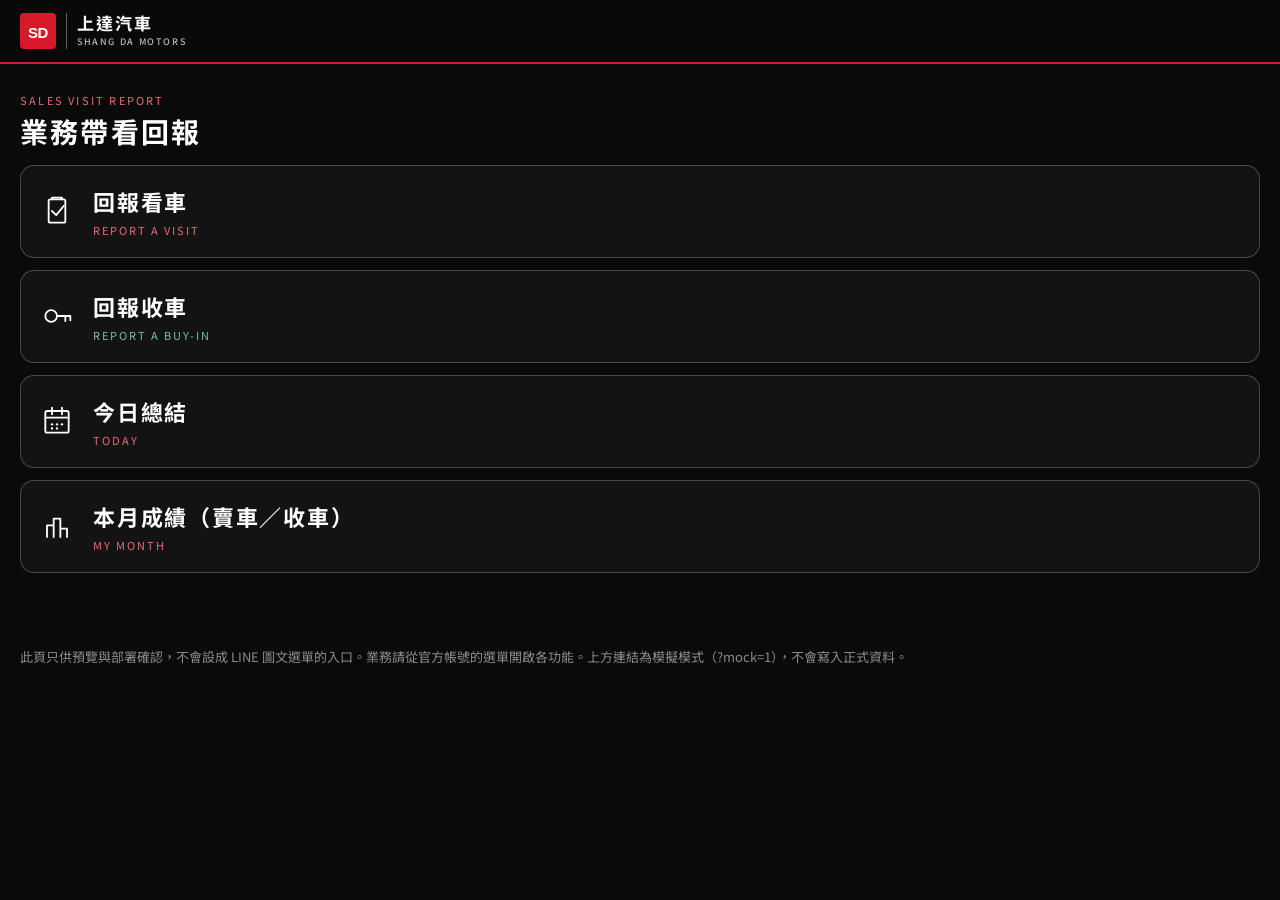
==== commit 62ca11a3: "收車介面改墨綠點綴，與賣車紅做區分（呼應付現收購）" ====
--- a/index.html
+++ b/index.html
@@ -9,7 +9,7 @@
   <link rel="preconnect" href="https://fonts.googleapis.com">
   <link rel="preconnect" href="https://fonts.gstatic.com" crossorigin>
   <link href="https://fonts.googleapis.com/css2?family=Noto+Sans+TC:wght@400;500;600;700&display=swap" rel="stylesheet">
-  <link rel="stylesheet" href="./css/app.css?v=11">
+  <link rel="stylesheet" href="./css/app.css?v=15">
 </head>
 <body>
   <header class="topbar">
--- a/css/app.css
+++ b/css/app.css
@@ -26,16 +26,16 @@
   --font: "Noto Sans TC", "Noto Sans CJK TC", "PingFang TC", "Microsoft JhengHei", "Heiti TC", sans-serif;
 }
 
-/* 收車（買車）介面：沿用上達黑底，改用暖金點綴，與賣車的紅做區分 */
+/* 收車（買車）介面：沿用上達黑底，改用墨綠點綴，呼應付現收購，與賣車的紅做區分 */
 html.kind-buy,
 html.kind-buy body,
 body.kind-buy,
 .kind-buy {
-  --accent: #D4A64A;
-  --accent-2: #E0B45C;
-  --accent-soft: #E8C97A;
-  --accent-rgb: 212, 166, 74;
-  --accent-on: #1A1408;
+  --accent: #1A6B45;
+  --accent-2: #228556;
+  --accent-soft: #73C49A;
+  --accent-rgb: 26, 107, 69;
+  --accent-on: #ffffff;
 
 }
 
@@ -1018,7 +1018,13 @@
 .check-hint { margin: 8px 0 0; font-size: 12px; color: var(--dim); line-height: 1.5; }
 .badge-result-退訂 { color: var(--dim); border-style: dashed; }
 .kind-switch { margin: 12px 0 4px; }
-.kind-switch .tab { font-size: 15px; }
+.kind-switch .tab { font-size: 16px; min-height: 48px; font-weight: 700; }
+
+/* 賣車分頁永遠是上達紅，收車／買車分頁永遠是暖金，不跟頁面主題對調 */
+.tab.tab-sell { color: #e56b75; }
+.tab.tab-sell.is-on { background: #d7192a; color: #fff; }
+.tab.tab-buy { color: #73C49A; }
+.tab.tab-buy.is-on { background: #1A6B45; color: #fff; }
 .staff-row.r7 { grid-template-columns: 1fr 34px 34px 34px 34px 48px 14px; }
 .updating { text-align: center; padding: 28px 18px; }
 .updating h2 { margin: 0 0 8px; font-size: 18px; }
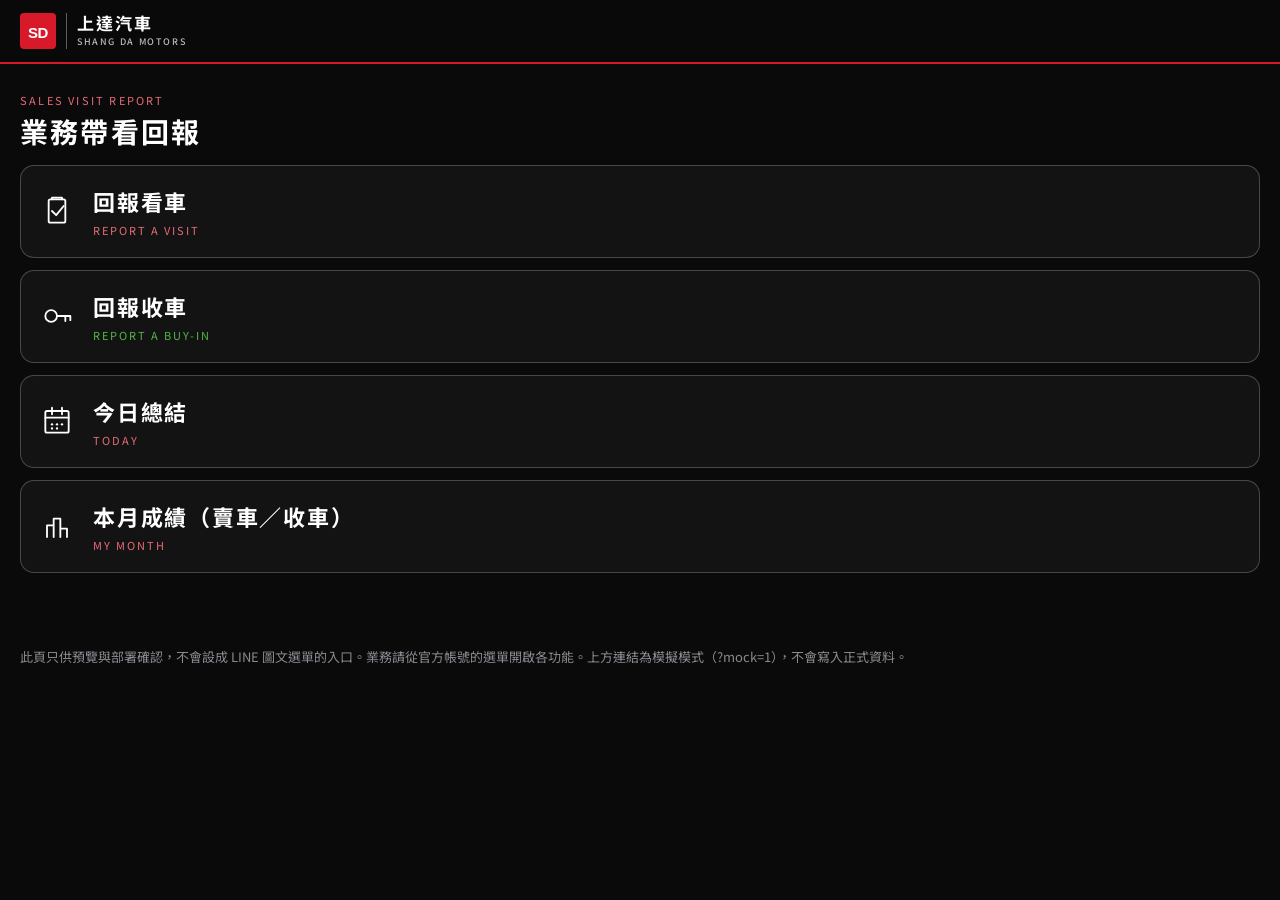
==== commit be67b911: "收車介面改保時捷曼巴綠（Mamba Green），與賣車紅做區分" ====
--- a/index.html
+++ b/index.html
@@ -9,7 +9,7 @@
   <link rel="preconnect" href="https://fonts.googleapis.com">
   <link rel="preconnect" href="https://fonts.gstatic.com" crossorigin>
   <link href="https://fonts.googleapis.com/css2?family=Noto+Sans+TC:wght@400;500;600;700&display=swap" rel="stylesheet">
-  <link rel="stylesheet" href="./css/app.css?v=15">
+  <link rel="stylesheet" href="./css/app.css?v=16">
 </head>
 <body>
   <header class="topbar">
--- a/css/app.css
+++ b/css/app.css
@@ -26,15 +26,15 @@
   --font: "Noto Sans TC", "Noto Sans CJK TC", "PingFang TC", "Microsoft JhengHei", "Heiti TC", sans-serif;
 }
 
-/* 收車（買車）介面：沿用上達黑底，改用墨綠點綴，呼應付現收購，與賣車的紅做區分 */
+/* 收車（買車）介面：沿用上達黑底，改用保時捷 Mamba Green（曼巴綠，約 #52B844）衍生色，呼應付現收購，與賣車的紅做區分 */
 html.kind-buy,
 html.kind-buy body,
 body.kind-buy,
 .kind-buy {
-  --accent: #1A6B45;
-  --accent-2: #228556;
-  --accent-soft: #73C49A;
-  --accent-rgb: 26, 107, 69;
+  --accent: #2D7A34;
+  --accent-2: #318539;
+  --accent-soft: #52B844;
+  --accent-rgb: 45, 122, 52;
   --accent-on: #ffffff;
 
 }
@@ -1020,11 +1020,11 @@
 .kind-switch { margin: 12px 0 4px; }
 .kind-switch .tab { font-size: 16px; min-height: 48px; font-weight: 700; }
 
-/* 賣車分頁永遠是上達紅，收車／買車分頁永遠是暖金，不跟頁面主題對調 */
+/* 賣車分頁永遠是上達紅，收車／買車分頁永遠是 Mamba Green，不跟頁面主題對調 */
 .tab.tab-sell { color: #e56b75; }
 .tab.tab-sell.is-on { background: #d7192a; color: #fff; }
-.tab.tab-buy { color: #73C49A; }
-.tab.tab-buy.is-on { background: #1A6B45; color: #fff; }
+.tab.tab-buy { color: #52B844; }
+.tab.tab-buy.is-on { background: #2D7A34; color: #fff; }
 .staff-row.r7 { grid-template-columns: 1fr 34px 34px 34px 34px 48px 14px; }
 .updating { text-align: center; padding: 28px 18px; }
 .updating h2 { margin: 0 0 8px; font-size: 18px; }
